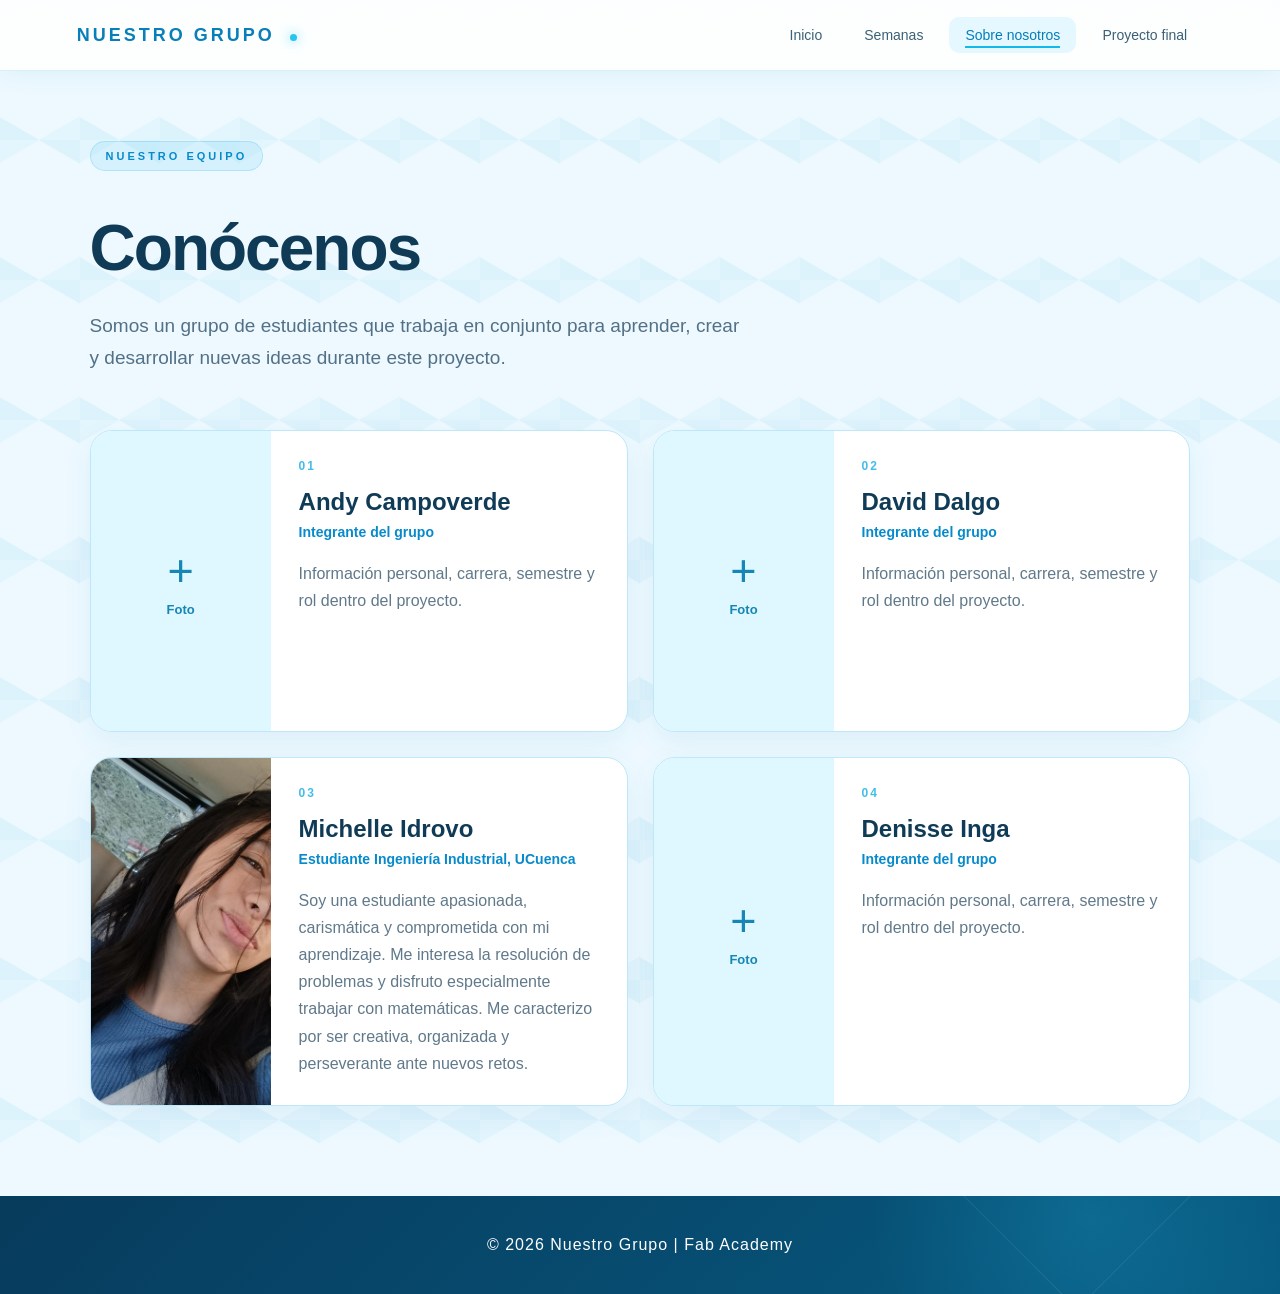
==== nosotros.html @ 849bd9c3 "Primera versión de la página" ====
<!DOCTYPE html>

<html lang="es">

<head>

    <meta charset="UTF-8">

    <meta name="viewport"
          content="width=device-width, initial-scale=1.0">

    <title>Sobre nosotros | Nuestro Grupo</title>

    <link rel="stylesheet"
          href="css/style.css">

</head>


<body>


<!-- =========================
     MENÚ
========================= -->

<header class="navbar">

    <div class="logo">
        NUESTRO GRUPO
    </div>


    <nav>

        <a href="index.html">
            Inicio
        </a>

        <a href="semanas.html">
            Semanas
        </a>

        <a href="nosotros.html"
           class="active">
            Sobre nosotros
        </a>

        <a href="proyecto-final.html">
            Proyecto final
        </a>

    </nav>

</header>



<!-- =========================
     PRESENTACIÓN
========================= -->

<main>

    <section class="about-header">

        <p class="small-title">
            NUESTRO EQUIPO
        </p>

        <h1>
            Conócenos
        </h1>

        <p>

            Somos un grupo de estudiantes que trabaja
            en conjunto para aprender, crear y desarrollar
            nuevas ideas durante este proyecto.

        </p>

    </section>



    <!-- =========================
         INTEGRANTES
    ========================= -->

    <section class="team-section">


        <!-- ANDÝ -->

        <div class="member-card">

            <div class="member-photo">

                <span>
                    +
                </span>

                <p>
                    Foto
                </p>

            </div>


            <div class="member-info">

                <p class="member-number">
                    01
                </p>

                <h2>
                    Andy Campoverde
                </h2>

                <p class="member-role">
                    Integrante del grupo
                </p>

                <p class="member-description">

                    Información personal, carrera,
                    semestre y rol dentro del proyecto.

                </p>

            </div>

        </div>



        <!-- DAVID -->

        <div class="member-card">

            <div class="member-photo">

                <span>
                    +
                </span>

                <p>
                    Foto
                </p>

            </div>


            <div class="member-info">

                <p class="member-number">
                    02
                </p>

                <h2>
                    David Dalgo
                </h2>

                <p class="member-role">
                    Integrante del grupo
                </p>

                <p class="member-description">

                    Información personal, carrera,
                    semestre y rol dentro del proyecto.

                </p>

            </div>

        </div>



        <!-- MICHELLE -->

        <div class="member-card">

            <div class="member-photo">
         <img src="img/michelle.jpeg"
             alt="Foto de Michelle Idrovo">
        </div>


            <div class="member-info">

                <p class="member-number">
                    03
                </p>

                <h2>
                    Michelle Idrovo
                </h2>

                <p class="member-role">
                    Estudiante Ingeniería Industrial, UCuenca
                </p>

                <p class="member-description">

                    Soy una estudiante apasionada, carismática y comprometida con mi 
                    aprendizaje. Me interesa la resolución de problemas y disfruto 
                    especialmente trabajar con matemáticas. Me caracterizo por ser 
                    creativa, organizada y perseverante ante nuevos retos.

                </p>

            </div>

        </div>



        <!-- DENISSE -->

        <div class="member-card">

            <div class="member-photo">

                <span>
                    +
                </span>

                <p>
                    Foto
                </p>

            </div>


            <div class="member-info">

                <p class="member-number">
                    04
                </p>

                <h2>
                    Denisse Inga
                </h2>

                <p class="member-role">
                    Integrante del grupo
                </p>

                <p class="member-description">

                    Información personal, carrera,
                    semestre y rol dentro del proyecto.

                </p>

            </div>

        </div>


    </section>


</main>



<!-- =========================
     FOOTER
========================= -->

<footer>

    <p>
        © 2026 Nuestro Grupo | Fab Academy
    </p>

</footer>


</body>

</html>
---- css/style.css ----
/* =========================
   CONFIGURACIÓN GENERAL
========================= */

* {
    margin: 0;
    padding: 0;
    box-sizing: border-box;
}


body {

    font-family: Arial, Helvetica, sans-serif;

    background: #eef9ff;

    color: #12304a;

}


/* =========================
   MENÚ
========================= */

.navbar {

    width: 100%;

    padding: 22px 7%;

    display: flex;

    justify-content: space-between;

    align-items: center;

    background: white;

    border-bottom: 2px solid #c7edff;

    position: relative;

}


.logo {

    font-size: 20px;

    font-weight: bold;

    letter-spacing: 2px;

    color: #0879b9;

}


nav {

    display: flex;

    gap: 30px;

}


nav a {

    text-decoration: none;

    color: #31556e;

    font-size: 14px;

    font-weight: 500;

    transition: 0.3s;

}


nav a:hover {

    color: #009ee3;

}


/* =========================
   PRESENTACIÓN
========================= */

.hero {

    min-height: 600px;

    padding: 80px 7%;

    display: grid;

    grid-template-columns: 1fr 1fr;

    gap: 60px;

    align-items: center;

    background:

        radial-gradient(
            circle at 90% 20%,
            #c9f1ff 0%,
            transparent 35%
        ),

        #eef9ff;

}


.small-title {

    font-size: 13px;

    letter-spacing: 3px;

    color: #159bd3;

    margin-bottom: 25px;

    font-weight: bold;

}


.hero h1 {

    font-size: 60px;

    line-height: 1.05;

    margin-bottom: 30px;

    color: #12304a;

}


.hero h1 span {

    color: #0aa4df;

}


.description {

    max-width: 520px;

    font-size: 18px;

    line-height: 1.7;

    color: #527086;

    margin-bottom: 35px;

}


/* =========================
   BOTONES
========================= */

.buttons {

    display: flex;

    gap: 15px;

}


.btn {

    display: inline-block;

    padding: 15px 25px;

    background: #078acb;

    color: white;

    text-decoration: none;

    border-radius: 8px;

    font-weight: bold;

    transition: 0.3s;

    box-shadow: 0 5px 15px rgba(0, 130, 190, 0.18);

}


.btn:hover {

    background: #056fa5;

    transform: translateY(-2px);

}


.btn.secondary {

    background: white;

    color: #078acb;

    border: 2px solid #8ddcff;

}


.btn.secondary:hover {

    background: #e0f7ff;

}


/* =========================
   IMAGEN
========================= */

.hero-image {

    display: flex;

    justify-content: center;

}


.image-placeholder {

    width: 100%;

    max-width: 500px;

    height: 400px;

    background: linear-gradient(
        135deg,
        #c8f0ff,
        #8edcff
    );

    display: flex;

    flex-direction: column;

    justify-content: center;

    align-items: center;

    color: #167ca9;

    border-radius: 20px;

    box-shadow: 0 15px 40px rgba(0, 130, 190, 0.15);

}


.image-placeholder span {

    font-size: 60px;

}


.image-placeholder p {

    margin-top: 10px;

    font-weight: bold;

}


/* =========================
   TARJETAS
========================= */

.info-section {

    padding: 70px 7%;

    display: grid;

    grid-template-columns: repeat(3, 1fr);

    gap: 25px;

    background: white;

}


.info-card {

    padding: 35px;

    border: 1px solid #c8eafa;

    background: #f8fdff;

    border-radius: 14px;

    transition: 0.3s;

}


.info-card:hover {

    transform: translateY(-6px);

    border-color: #78d4f5;

    box-shadow: 0 10px 30px rgba(0, 130, 190, 0.12);

}


.icon {

    font-size: 30px;

    margin-bottom: 20px;

}


.info-card h2 {

    margin-bottom: 15px;

    color: #123e5b;

}


.info-card p {

    color: #60798a;

    line-height: 1.6;

    margin-bottom: 20px;

}


.info-card a {

    color: #078acb;

    text-decoration: none;

    font-weight: bold;

}


/* =========================
   PIE DE PÁGINA
========================= */

footer {

    padding: 30px;

    background: #073b5c;

    color: white;

    text-align: center;

}


/* =========================
   PÁGINA DE SEMANAS
========================= */

.weeks-header {

    padding: 80px 7% 40px;

    max-width: 850px;

}


.weeks-header h1 {

    font-size: 60px;

    margin-bottom: 20px;

    color: #12304a;

}


.weeks-header p:not(.small-title) {

    font-size: 18px;

    line-height: 1.6;

    color: #527086;

}


/* CONTENEDOR */

.weeks-container {

    padding: 30px 7% 100px;

    display: flex;

    flex-direction: column;

    gap: 15px;

}


/* TARJETA */

.week-card {

    display: grid;

    grid-template-columns: 100px 1fr 40px;

    align-items: center;

    gap: 30px;

    padding: 30px;

    background: white;

    border: 1px solid #c8eafa;

    border-left: 6px solid #57c8f2;

    border-radius: 12px;

    text-decoration: none;

    color: #12304a;

    transition: 0.3s;

}


.week-card:hover {

    transform: translateX(8px);

    border-color: #35b9eb;

    box-shadow: 0 8px 25px rgba(0, 130, 190, 0.12);

}


/* NÚMERO */

.week-number {

    font-size: 45px;

    font-weight: bold;

    color: #70cdef;

}


/* TÍTULO */

.week-card h2 {

    margin-bottom: 8px;

    font-size: 22px;

    color: #123e5b;

}


/* DESCRIPCIÓN */

.week-card p {

    color: #6a8190;

    line-height: 1.5;

}


/* FLECHA */

.arrow {

    font-size: 25px;

    color: #078acb;

}


/* =========================
   PÁGINA DE UNA SEMANA
========================= */

.week-detail {

    max-width: 1000px;

    margin: auto;

    padding: 80px 7% 100px;

}


.week-detail h1 {

    font-size: 65px;

    margin-bottom: 25px;

    color: #12304a;

}


.week-intro {

    font-size: 20px;

    line-height: 1.7;

    color: #527086;

    margin-bottom: 70px;

}


/* BLOQUES */

.content-block {

    margin-bottom: 60px;

}


.content-block h2 {

    font-size: 28px;

    margin-bottom: 20px;

    color: #087fb8;

}


.content-block p {

    font-size: 17px;

    line-height: 1.8;

    color: #526e80;

}


/* =========================
   IDEAS DE PROYECTO
========================= */

.project-ideas {

    display: grid;

    grid-template-columns: repeat(3, 1fr);

    gap: 20px;

}


.idea-card {

    padding: 30px;

    background: white;

    border: 1px solid #c8eafa;

    border-radius: 14px;

    transition: 0.3s;

    position: relative;

    overflow: hidden;

}


.idea-card::before {

    content: "";

    position: absolute;

    top: 0;

    left: 0;

    width: 100%;

    height: 5px;

    background: linear-gradient(
        90deg,
        #55c9f3,
        #078acb
    );

}


.idea-card:hover {

    transform: translateY(-6px);

    box-shadow: 0 10px 30px rgba(0, 130, 190, 0.14);

}


.idea-number {

    font-size: 14px;

    color: #55bce5;

    letter-spacing: 2px;

    margin-bottom: 20px;

    font-weight: bold;

}


.idea-card h3 {

    font-size: 21px;

    margin-bottom: 15px;

    color: #123e5b;

}


.idea-card p {

    color: #60798a;

    line-height: 1.7;

}


/* =========================
   EVIDENCIAS
========================= */

.evidence-box {

    min-height: 250px;

    background: linear-gradient(
        135deg,
        #d9f5ff,
        #b7eaff
    );

    display: flex;

    justify-content: center;

    align-items: center;

    border-radius: 15px;

    border: 2px dashed #6dcdf0;

}


.evidence-box p {

    color: #2781a8;

    font-weight: bold;

}


/* =========================
   CELULAR
========================= */

@media (max-width: 800px) {

    .navbar {

        flex-direction: column;

        gap: 20px;

    }


    nav {

        flex-wrap: wrap;

        justify-content: center;

    }


    .hero {

        grid-template-columns: 1fr;

    }


    .hero h1 {

        font-size: 45px;

    }


    .info-section {

        grid-template-columns: 1fr;

    }


    .weeks-header h1 {

        font-size: 45px;

    }


    .week-card {

        grid-template-columns: 60px 1fr 20px;

        gap: 15px;

        padding: 20px;

    }


    .week-number {

        font-size: 30px;

    }


    .project-ideas {

        grid-template-columns: 1fr;

    }

}

/* =========================
   FONDO GEOMÉTRICO
========================= */

body {

    background-color: #eef9ff;

    background-image:

        linear-gradient(
            rgba(87, 200, 242, 0.10) 1px,
            transparent 1px
        ),

        linear-gradient(
            90deg,
            rgba(87, 200, 242, 0.10) 1px,
            transparent 1px
        );

    background-size: 45px 45px;

}


/* =========================
   INICIO MÁS VISUAL
========================= */

.hero {

    min-height: 650px;

    padding: 90px 7%;

    position: relative;

    overflow: hidden;

    background:

        radial-gradient(
            circle at 85% 20%,
            rgba(104, 216, 250, 0.55),
            transparent 28%
        ),

        radial-gradient(
            circle at 15% 90%,
            rgba(0, 148, 210, 0.12),
            transparent 30%
        ),

        linear-gradient(
            135deg,
            #f4fcff,
            #dff6ff
        );

}


/* DECORACIÓN GEOMÉTRICA */

.hero::before {

    content: "";

    position: absolute;

    width: 280px;

    height: 280px;

    right: -80px;

    top: -80px;

    border: 2px solid rgba(8, 138, 203, 0.18);

    transform: rotate(45deg);

}


.hero::after {

    content: "";

    position: absolute;

    width: 180px;

    height: 180px;

    left: -70px;

    bottom: -70px;

    border: 2px solid rgba(8, 138, 203, 0.15);

    transform: rotate(45deg);

}


/* TEXTO DEL INICIO */

.hero-text {

    position: relative;

    z-index: 2;

}


.hero h1 {

    font-size: 64px;

    line-height: 1.02;

    color: #103b57;

    letter-spacing: -1.5px;

}


.hero h1 span {

    color: #079bd3;

}


/* PEQUEÑO DETALLE SOBRE EL TÍTULO */

.small-title {

    display: inline-block;

    padding: 7px 14px;

    border-radius: 20px;

    background: #d5f4ff;

    color: #087fb8;

    font-size: 12px;

    letter-spacing: 2px;

}


/* =========================
   IMAGEN DE PORTADA
========================= */

.hero-image {

    position: relative;

    z-index: 2;

}


.image-placeholder {

    position: relative;

    overflow: hidden;

    background:

        linear-gradient(
            135deg,
            #bceeff,
            #68cbed,
            #168fc5
        );

    border-radius: 24px;

    border: 5px solid rgba(255,255,255,0.8);

    box-shadow:

        0 20px 50px rgba(0, 106, 160, 0.22),

        0 0 0 1px rgba(8, 138, 203, 0.10);

}


/* LÍNEAS DECORATIVAS EN LA FOTO */

.image-placeholder::before {

    content: "";

    position: absolute;

    width: 160%;

    height: 2px;

    background: rgba(255,255,255,0.30);

    transform: rotate(-35deg);

}


.image-placeholder::after {

    content: "";

    position: absolute;

    width: 160%;

    height: 2px;

    background: rgba(255,255,255,0.18);

    transform: rotate(35deg);

}


.image-placeholder span,
.image-placeholder p {

    position: relative;

    z-index: 2;

}


/* =========================
   TARJETAS DEL INICIO
========================= */

.info-section {

    position: relative;

    padding: 90px 7%;

    background:

        linear-gradient(
            rgba(255,255,255,0.94),
            rgba(255,255,255,0.94)
        ),

        linear-gradient(
            45deg,
            #c9efff 25%,
            transparent 25%,
            transparent 75%,
            #c9efff 75%
        );

}


.info-card {

    position: relative;

    overflow: hidden;

    padding: 38px;

    background: rgba(255,255,255,0.95);

    border: 1px solid #bde8fa;

    border-radius: 18px;

}


.info-card::before {

    content: "";

    position: absolute;

    top: 0;

    left: 0;

    width: 100%;

    height: 5px;

    background: linear-gradient(
        90deg,
        #6bd5f5,
        #078acb
    );

}


.info-card:hover {

    transform: translateY(-8px);

    box-shadow:

        0 15px 35px rgba(0, 130, 190, 0.15);

}


/* ICONOS */

.icon {

    width: 55px;

    height: 55px;

    display: flex;

    justify-content: center;

    align-items: center;

    background: #e0f7ff;

    border-radius: 14px;

    font-size: 27px;

    margin-bottom: 22px;

}


/* =========================
   BOTONES MÁS BONITOS
========================= */

.btn {

    border-radius: 10px;

    background:

        linear-gradient(
            135deg,
            #0aa4df,
            #0879b9
        );

    box-shadow:

        0 8px 20px rgba(8, 138, 203, 0.25);

}


.btn:hover {

    background:

        linear-gradient(
            135deg,
            #0879b9,
            #05618f
        );

}


/* =========================
   FOOTER
========================= */

footer {

    background:

        linear-gradient(
            135deg,
            #073b5c,
            #075b82
        );

    position: relative;

    overflow: hidden;

}


footer::before {

    content: "";

    position: absolute;

    width: 200px;

    height: 200px;

    border: 1px solid rgba(255,255,255,0.08);

    transform: rotate(45deg);

    right: 8%;

    top: -130px;

}

/* =========================
   SOBRE NOSOTROS
========================= */

.about-header {

    padding: 90px 7% 50px;

    max-width: 900px;

}


.about-header h1 {

    font-size: 65px;

    color: #103b57;

    margin-bottom: 25px;

}


.about-header > p:last-child {

    font-size: 19px;

    line-height: 1.7;

    color: #527086;

    max-width: 650px;

}


/* =========================
   EQUIPO
========================= */

.team-section {

    padding: 30px 7% 100px;

    display: grid;

    grid-template-columns: repeat(2, 1fr);

    gap: 25px;

}


.member-card {

    display: grid;

    grid-template-columns: 180px 1fr;

    background: white;

    border: 1px solid #bde8fa;

    border-radius: 18px;

    overflow: hidden;

    transition: 0.3s;

    box-shadow: 0 5px 20px rgba(0, 130, 190, 0.06);

}


.member-card:hover {

    transform: translateY(-7px);

    box-shadow: 0 15px 35px rgba(0, 130, 190, 0.15);

}


/* =========================
   FOTO
========================= */

.member-photo {

    min-height: 230px;

    display: flex;

    flex-direction: column;

    justify-content: center;

    align-items: center;

    background:

        linear-gradient(
            135deg,
            #c8f1ff,
            #72d1f2
        );

    color: #1687b5;

}


.member-photo span {

    font-size: 45px;

    font-weight: 300;

}


.member-photo p {

    margin-top: 5px;

    font-size: 13px;

    font-weight: bold;

}


/* =========================
   INFORMACIÓN
========================= */

.member-info {

    padding: 28px;

}


.member-number {

    font-size: 12px;

    color: #45bde9;

    font-weight: bold;

    letter-spacing: 2px;

    margin-bottom: 15px;

}


.member-info h2 {

    font-size: 24px;

    color: #103b57;

    margin-bottom: 8px;

}


.member-role {

    color: #078acb;

    font-weight: bold;

    font-size: 14px;

    margin-bottom: 20px;

}


.member-description {

    color: #60798a;

    line-height: 1.6;

    font-size: 14px;

}


/* =========================
   CELULAR
========================= */

@media (max-width: 900px) {

    .team-section {

        grid-template-columns: 1fr;

    }

}


@media (max-width: 600px) {

    .member-card {

        grid-template-columns: 1fr;

    }


    .member-photo {

        min-height: 250px;

    }


    .about-header h1 {

        font-size: 45px;

    }

}

/* =========================
   IMÁGENES DE IDEAS
========================= */

.idea-image {

    width: 100%;
    height: 220px;

    margin-bottom: 25px;

    overflow: hidden;

    border-radius: 12px;

    background: #e8f8ff;

}


.idea-image img {

    width: 100%;
    height: 100%;

    object-fit: cover;

    display: block;

    transition: 0.4s;

}


.idea-card:hover .idea-image img {

    transform: scale(1.05);

}

/* =========================================
   MEJORA VISUAL DE LAS IDEAS DE PROYECTO
========================================= */

.project-ideas {
    display: grid;
    grid-template-columns: repeat(3, 1fr);
    gap: 28px;
    margin-top: 35px;
}


/* TARJETA */

.idea-card {

    position: relative;

    background: rgba(255, 255, 255, 0.96);

    border: 1px solid #bde8fa;

    border-radius: 22px;

    overflow: hidden;

    padding: 0 0 30px 0;

    box-shadow:
        0 8px 25px rgba(0, 110, 170, 0.08);

    transition: all 0.35s ease;

}


/* EFECTO AL PASAR EL MOUSE */

.idea-card:hover {

    transform: translateY(-10px);

    box-shadow:
        0 20px 45px rgba(0, 110, 170, 0.18);

    border-color: #63cbed;

}


/* =========================================
   IMAGEN
========================================= */

.idea-image {

    width: 100%;

    height: 245px;

    overflow: hidden;

    position: relative;

    background: #dff6ff;

}


/* IMAGEN */

.idea-image img {

    width: 100%;

    height: 100%;

    object-fit: cover;

    display: block;

    transition: transform 0.5s ease;

}


/* ZOOM */

.idea-card:hover .idea-image img {

    transform: scale(1.07);

}


/* ETIQUETA CONCEPTO */

.idea-image::after {

    content: "CONCEPTO";

    position: absolute;

    top: 18px;

    left: 18px;

    padding: 7px 12px;

    background: rgba(7, 121, 185, 0.90);

    color: white;

    font-size: 10px;

    font-weight: bold;

    letter-spacing: 2px;

    border-radius: 20px;

}


/* =========================================
   CONTENIDO DE LA TARJETA
========================================= */

.idea-number {

    margin: 25px 30px 10px;

    font-size: 13px;

    color: #42b9e8;

    font-weight: bold;

    letter-spacing: 3px;

}


.idea-card h3 {

    margin: 0 30px 15px;

    font-size: 24px;

    color: #103b57;

    line-height: 1.2;

}


.idea-card p {

    margin: 0 30px;

    color: #60798a;

    font-size: 15px;

    line-height: 1.7;

}


/* =========================================
   DECORACIÓN DE LA TARJETA
========================================= */

.idea-card::before {

    content: "";

    position: absolute;

    bottom: 0;

    left: 0;

    width: 100%;

    height: 4px;

    background: linear-gradient(
        90deg,
        #72d8f7,
        #078acb
    );

}


/* =========================================
   FONDO DE LA SECCIÓN
========================================= */

.content-block {

    position: relative;

}


.content-block:nth-of-type(3) {

    padding: 55px 45px;

    margin-left: -45px;

    margin-right: -45px;

    border-radius: 30px;

    background:

        linear-gradient(
            rgba(240, 251, 255, 0.92),
            rgba(240, 251, 255, 0.92)
        ),

        linear-gradient(
            45deg,
            transparent 45%,
            rgba(87, 200, 242, 0.12) 45%,
            rgba(87, 200, 242, 0.12) 55%,
            transparent 55%
        );

    background-size: auto, 45px 45px;

}


/* =========================================
   RESPONSIVE
========================================= */

@media (max-width: 900px) {

    .project-ideas {

        grid-template-columns: 1fr;

    }

}

/* =========================================================
   NUEVO DISEÑO GENERAL
   NUESTRO GRUPO | FAB ACADEMY
========================================================= */


/* =========================================================
   1. FONDO GENERAL
========================================================= */

body {

    background-color: #edf9ff;

    background-image:

        linear-gradient(
            30deg,
            rgba(0, 157, 211, 0.045) 12%,
            transparent 12.5%,
            transparent 87%,
            rgba(0, 157, 211, 0.045) 87.5%
        ),

        linear-gradient(
            150deg,
            rgba(0, 157, 211, 0.045) 12%,
            transparent 12.5%,
            transparent 87%,
            rgba(0, 157, 211, 0.045) 87.5%
        ),

        linear-gradient(
            30deg,
            rgba(0, 157, 211, 0.025) 12%,
            transparent 12.5%,
            transparent 87%,
            rgba(0, 157, 211, 0.025) 87.5%
        );

    background-size: 80px 140px;

}


/* =========================================================
   2. MENÚ
========================================================= */

.navbar {

    position: sticky;

    top: 0;

    z-index: 1000;

    padding: 17px 6%;

    background: rgba(255,255,255,0.88);

    backdrop-filter: blur(15px);

    border-bottom: 1px solid rgba(89, 201, 239, 0.25);

    box-shadow:
        0 5px 25px rgba(0, 100, 150, 0.06);

}


.logo {

    font-size: 18px;

    letter-spacing: 3px;

    color: #087fb8;

    position: relative;

}


.logo::after {

    content: "";

    display: inline-block;

    width: 7px;

    height: 7px;

    margin-left: 7px;

    border-radius: 50%;

    background: #25c5f0;

    box-shadow:
        0 0 12px rgba(37,197,240,0.8);

}


nav {

    gap: 10px;

}


nav a {

    position: relative;

    padding: 10px 16px;

    border-radius: 10px;

    color: #3c6075;

    transition: all 0.3s ease;

}


nav a:hover,
nav a.active {

    color: #057db8;

    background: #e5f8ff;

}


nav a::after {

    content: "";

    position: absolute;

    left: 16px;

    right: 16px;

    bottom: 5px;

    height: 2px;

    background: #13b9e9;

    transform: scaleX(0);

    transition: transform 0.3s ease;

}


nav a:hover::after,
nav a.active::after {

    transform: scaleX(1);

}


/* =========================================================
   3. INICIO / HERO
========================================================= */

.hero {

    min-height: 620px;

    padding: 70px 7%;

    position: relative;

    overflow: hidden;

    display: grid;

    grid-template-columns: 1.05fr 0.95fr;

    gap: 70px;

    background:

        radial-gradient(
            circle at 85% 15%,
            rgba(83, 211, 247, 0.45),
            transparent 28%
        ),

        radial-gradient(
            circle at 5% 100%,
            rgba(25, 157, 211, 0.15),
            transparent 30%
        ),

        linear-gradient(
            135deg,
            #f8fdff,
            #dff6ff
        );

}


/* CÍRCULOS DECORATIVOS */

.hero::before {

    content: "";

    position: absolute;

    width: 430px;

    height: 430px;

    right: -180px;

    top: -180px;

    border-radius: 50%;

    border: 70px solid rgba(28, 177, 225, 0.08);

}


.hero::after {

    content: "";

    position: absolute;

    width: 220px;

    height: 220px;

    left: -110px;

    bottom: -110px;

    border-radius: 50%;

    background: rgba(37, 194, 238, 0.08);

}


.hero-text {

    position: relative;

    z-index: 2;

}


.small-title {

    padding: 8px 15px;

    border-radius: 30px;

    background: rgba(17, 177, 228, 0.10);

    border: 1px solid rgba(17, 177, 228, 0.20);

    color: #078acb;

    font-size: 11px;

    letter-spacing: 3px;

}


.hero h1 {

    font-size: clamp(48px, 5vw, 72px);

    line-height: 0.98;

    letter-spacing: -3px;

    margin: 25px 0;

    color: #103b57;

}


.hero h1 span {

    display: block;

    color: #079bd3;

}


.description {

    font-size: 17px;

    max-width: 580px;

    line-height: 1.8;

    color: #547487;

}


/* =========================================================
   4. BOTONES WOW
========================================================= */

.buttons {

    margin-top: 35px;

    display: flex;

    gap: 14px;

}


.btn {

    position: relative;

    overflow: hidden;

    padding: 16px 25px;

    border-radius: 12px;

    background: linear-gradient(
        135deg,
        #0db9ec,
        #0877b6
    );

    color: white;

    border: none;

    box-shadow:
        0 10px 25px rgba(0, 137, 198, 0.25);

    transition: all 0.3s ease;

}


.btn::before {

    content: "";

    position: absolute;

    top: 0;

    left: -100%;

    width: 70%;

    height: 100%;

    background: linear-gradient(
        90deg,
        transparent,
        rgba(255,255,255,0.35),
        transparent
    );

    transform: skewX(-20deg);

    transition: 0.6s;

}


.btn:hover::before {

    left: 130%;

}


.btn:hover {

    transform: translateY(-4px);

    box-shadow:
        0 15px 30px rgba(0, 137, 198, 0.32);

}


.btn.secondary {

    background: rgba(255,255,255,0.75);

    color: #078acb;

    border: 1px solid #83d8f5;

    box-shadow: none;

}


.btn.secondary:hover {

    background: white;

    box-shadow:
        0 10px 25px rgba(0, 137, 198, 0.12);

}


/* =========================================================
   5. IMAGEN PRINCIPAL
========================================================= */

.hero-image {

    position: relative;

    z-index: 2;

}


.image-placeholder {

    height: 420px;

    max-width: 530px;

    position: relative;

    border-radius: 30px;

    border: 7px solid rgba(255,255,255,0.8);

    background:

        radial-gradient(
            circle at 30% 30%,
            #d8f8ff,
            transparent 25%
        ),

        linear-gradient(
            135deg,
            #8de2f8,
            #1597ce
        );

    box-shadow:

        0 30px 70px rgba(0, 112, 170, 0.20),

        0 0 0 1px rgba(0, 130, 190, 0.08);

}


.image-placeholder::before {

    content: "";

    position: absolute;

    inset: 25px;

    border: 1px solid rgba(255,255,255,0.28);

    border-radius: 22px;

}


.image-placeholder::after {

    content: "";

    position: absolute;

    width: 180px;

    height: 180px;

    right: -50px;

    bottom: -50px;

    border-radius: 50%;

    border: 35px solid rgba(255,255,255,0.10);

}


.image-placeholder span {

    font-size: 70px;

    color: white;

    text-shadow:
        0 5px 20px rgba(0,80,130,0.25);

}


.image-placeholder p {

    color: white;

    letter-spacing: 1px;

}


/* =========================================================
   6. SECCIÓN DE TARJETAS
========================================================= */

.info-section {

    padding: 65px 7% 85px;

    display: grid;

    grid-template-columns: repeat(3, 1fr);

    gap: 25px;

    background: rgba(255,255,255,0.72);

}


.info-card {

    position: relative;

    overflow: hidden;

    padding: 35px;

    min-height: 270px;

    border-radius: 20px;

    background: rgba(255,255,255,0.95);

    border: 1px solid #c5eaf8;

    box-shadow:
        0 10px 30px rgba(0,110,170,0.07);

    transition: all 0.35s ease;

}


.info-card:hover {

    transform: translateY(-9px);

    box-shadow:
        0 20px 40px rgba(0,110,170,0.14);

}


.info-card::after {

    content: "";

    position: absolute;

    width: 100px;

    height: 100px;

    right: -45px;

    bottom: -45px;

    border-radius: 50%;

    background: #e4f8ff;

}


.info-card h2 {

    font-size: 23px;

}


.info-card a {

    position: relative;

    z-index: 2;

    display: inline-block;

    margin-top: 10px;

    padding: 9px 15px;

    border-radius: 8px;

    background: #edfaff;

    transition: 0.3s;

}


.info-card a:hover {

    background: #d6f4ff;

    transform: translateX(4px);

}


.icon {

    width: 58px;

    height: 58px;

    display: flex;

    align-items: center;

    justify-content: center;

    border-radius: 16px;

    background: linear-gradient(
        135deg,
        #e0f8ff,
        #bceeff
    );

    box-shadow:
        inset 0 0 0 1px rgba(0,150,210,0.08);

}


/* =========================================================
   7. PÁGINAS INTERNAS
========================================================= */

.weeks-header,
.about-header {

    max-width: 1100px;

    padding: 70px 7% 35px;

}


.weeks-header h1,
.about-header h1 {

    font-size: clamp(45px, 5vw, 65px);

    letter-spacing: -2px;

    margin-top: 15px;

}


/* =========================================================
   8. TARJETAS DE SEMANAS
========================================================= */

.weeks-container {

    padding: 20px 7% 80px;

    display: grid;

    grid-template-columns: repeat(2, 1fr);

    gap: 22px;

}


.week-card {

    min-height: 170px;

    position: relative;

    overflow: hidden;

    grid-template-columns: 80px 1fr 30px;

    padding: 28px;

    border-radius: 20px;

    border: 1px solid #bde8fa;

    background: rgba(255,255,255,0.94);

    box-shadow:
        0 8px 25px rgba(0,110,170,0.07);

    transition: all 0.35s ease;

}


.week-card:hover {

    transform: translateY(-7px);

    box-shadow:
        0 18px 35px rgba(0,110,170,0.14);

}


.week-number {

    font-size: 55px;

    color: #69cdee;

}


.week-card::after {

    content: "";

    position: absolute;

    width: 130px;

    height: 130px;

    right: -60px;

    top: -60px;

    border-radius: 50%;

    border: 20px solid rgba(61,194,236,0.08);

}


/* =========================================================
   9. SEMANA INDIVIDUAL
========================================================= */

.week-detail {

    max-width: 1100px;

    padding: 65px 7% 90px;

}


.week-detail h1 {

    font-size: clamp(48px, 5vw, 68px);

    letter-spacing: -2px;

}


.week-intro {

    max-width: 850px;

    padding: 25px;

    border-left: 4px solid #18b7e8;

    background: rgba(255,255,255,0.65);

    border-radius: 0 15px 15px 0;

}


/* BLOQUES */

.content-block {

    margin-bottom: 45px;

}


.content-block h2 {

    display: inline-block;

    padding: 10px 16px;

    border-radius: 10px;

    background: #e3f8ff;

    color: #087fb8;

}


/* =========================================================
   10. IDEAS DE PROYECTO
========================================================= */

.project-ideas {

    display: grid;

    grid-template-columns: repeat(3, 1fr);

    gap: 25px;

    margin-top: 30px;

}


.idea-card {

    padding: 0 0 30px;

    overflow: hidden;

    position: relative;

    border-radius: 22px;

    background: rgba(255,255,255,0.97);

    border: 1px solid #bce7f7;

    box-shadow:
        0 10px 30px rgba(0,110,170,0.08);

    transition: 0.35s;

}


.idea-card:hover {

    transform: translateY(-10px);

    box-shadow:
        0 20px 45px rgba(0,110,170,0.17);

}


.idea-image {

    width: 100%;

    height: 235px;

    overflow: hidden;

    position: relative;

}


.idea-image img {

    width: 100%;

    height: 100%;

    object-fit: cover;

    transition: 0.5s;

}


.idea-card:hover .idea-image img {

    transform: scale(1.08);

}


.idea-image::after {

    content: "CONCEPTO";

    position: absolute;

    top: 15px;

    left: 15px;

    padding: 7px 12px;

    border-radius: 20px;

    background: rgba(5,110,165,0.9);

    color: white;

    font-size: 9px;

    font-weight: bold;

    letter-spacing: 2px;

}


.idea-number {

    margin: 23px 28px 8px;

    color: #27b6e6;

    font-size: 12px;

    font-weight: bold;

    letter-spacing: 3px;

}


.idea-card h3 {

    margin: 0 28px 13px;

    font-size: 23px;

}


.idea-card p {

    margin: 0 28px;

    font-size: 14px;

    line-height: 1.7;

}


/* =========================================================
   11. SOBRE NOSOTROS
========================================================= */

.team-section {

    padding: 20px 7% 90px;

}


.member-card {

    border-radius: 22px;

    box-shadow:
        0 10px 30px rgba(0,110,170,0.07);

}


.member-photo {

    background:

        linear-gradient(
            135deg,
            #c9f4ff,
            #64c9ed
        );

}


/* =========================================================
   12. EVIDENCIAS
========================================================= */

.evidence-box {

    min-height: 300px;

    position: relative;

    overflow: hidden;

    background:

        linear-gradient(
            135deg,
            #dff8ff,
            #a9e6fa
        );

    border: 2px dashed #54c5eb;

    box-shadow:
        inset 0 0 50px rgba(0,120,180,0.05);

}


.evidence-box::before {

    content: "+   +   +";

    position: absolute;

    font-size: 80px;

    letter-spacing: 40px;

    color: rgba(0,130,190,0.08);

}


/* =========================================================
   13. FOOTER
========================================================= */

footer {

    padding: 40px 7%;

    background:

        radial-gradient(
            circle at 85% 20%,
            rgba(38,190,235,0.20),
            transparent 20%
        ),

        linear-gradient(
            135deg,
            #073b5c,
            #075b82
        );

    position: relative;

}


footer p {

    position: relative;

    z-index: 2;

    letter-spacing: 1px;

}


/* =========================================================
   14. RESPONSIVE
========================================================= */

@media (max-width: 950px) {

    .hero {

        grid-template-columns: 1fr;

    }

    .hero-image {

        justify-content: flex-start;

    }

    .info-section {

        grid-template-columns: 1fr;

    }

    .project-ideas {

        grid-template-columns: 1fr;

    }

    .weeks-container {

        grid-template-columns: 1fr;

    }

}


@media (max-width: 650px) {

    .navbar {

        padding: 15px 5%;

    }

    nav {

        gap: 3px;

    }

    nav a {

        padding: 8px 9px;

        font-size: 12px;

    }

    .hero {

        padding: 55px 7%;

    }

    .hero h1 {

        letter-spacing: -2px;

    }

    .image-placeholder {

        height: 330px;

    }

    .buttons {

        flex-direction: column;

        align-items: stretch;

    }

    .btn {

        text-align: center;

    }

    .week-card {

        grid-template-columns: 60px 1fr 20px;

    }

}

/* =========================================================
   SEMANA INDIVIDUAL - DISEÑO AMPLIO
========================================================= */


/* CONTENEDOR PRINCIPAL */

.week-detail {

    width: 100%;

    max-width: 1400px;

    margin: 0 auto;

    padding: 70px 6% 100px;

}


/* =========================================================
   CABECERA DE LA SEMANA
========================================================= */

.week-detail > .small-title {

    margin-bottom: 18px;

}


.week-detail > h1 {

    font-size: clamp(55px, 7vw, 95px);

    line-height: 0.9;

    letter-spacing: -4px;

    margin-bottom: 35px;

    color: #103b57;

}


.week-intro {

    max-width: 1000px;

    font-size: 20px;

    line-height: 1.8;

    padding: 28px 35px;

    margin-bottom: 75px;

    background: rgba(255,255,255,0.75);

    border-left: 5px solid #18b7e8;

    border-radius: 0 18px 18px 0;

    box-shadow:

        0 10px 30px rgba(0,110,170,0.06);

}


/* =========================================================
   BLOQUES DE CONTENIDO
========================================================= */

.content-block {

    width: 100%;

    margin-bottom: 65px;

}


.content-block h2 {

    font-size: 27px;

    margin-bottom: 25px;

}


.content-block p {

    max-width: 1000px;

    font-size: 17px;

    line-height: 1.85;

}


/* =========================================================
   ACTIVIDADES
========================================================= */

.content-block:nth-of-type(2) {

    padding: 40px;

    background: rgba(255,255,255,0.78);

    border: 1px solid #c8ebf8;

    border-radius: 25px;

    box-shadow:
        0 10px 30px rgba(0,110,170,0.05);

}


/* =========================================================
   IDEAS DE PROYECTO
========================================================= */

.project-ideas {

    width: 100%;

    display: grid;

    grid-template-columns: repeat(3, 1fr);

    gap: 30px;

}


/* TARJETAS GRANDES */

.idea-card {

    min-height: 480px;

}


/* IMÁGENES MÁS GRANDES */

.idea-image {

    height: 270px;

}


/* =========================================================
   EVIDENCIAS
========================================================= */

.evidence-box {

    width: 100%;

    min-height: 380px;

    border-radius: 25px;

}


/* =========================================================
   LO APRENDIDO + PROBLEMAS
========================================================= */

.content-block:nth-last-child(2),
.content-block:nth-last-child(1) {

    display: grid;

    grid-template-columns: 280px 1fr;

    gap: 45px;

    align-items: start;

    padding: 40px;

    background: rgba(255,255,255,0.78);

    border: 1px solid #c8ebf8;

    border-radius: 25px;

}


.content-block:nth-last-child(2) h2,
.content-block:nth-last-child(1) h2 {

    margin: 0;

}


/* =========================================================
   DETALLES DECORATIVOS
========================================================= */

.week-detail::before {

    content: "01";

    position: absolute;

    right: 4%;

    top: 170px;

    font-size: 220px;

    font-weight: bold;

    line-height: 1;

    color: rgba(34,180,225,0.055);

    pointer-events: none;

}


/* =========================================================
   RESPONSIVE
========================================================= */

@media (max-width: 1000px) {

    .project-ideas {

        grid-template-columns: 1fr;

    }


    .content-block:nth-last-child(2),
    .content-block:nth-last-child(1) {

        grid-template-columns: 1fr;

        gap: 20px;

    }

}


@media (max-width: 650px) {

    .week-detail {

        padding: 50px 5% 70px;

    }


    .week-detail > h1 {

        font-size: 55px;

        letter-spacing: -3px;

    }


    .week-intro {

        padding: 22px;

        font-size: 17px;

    }


    .content-block:nth-of-type(2),
    .content-block:nth-last-child(2),
    .content-block:nth-last-child(1) {

        padding: 25px;

    }


    .idea-card {

        min-height: auto;

    }


    .idea-image {

        height: 230px;

    }

}

/* =========================================================
   DASHBOARD DE SEMANA
========================================================= */

.week-detail {

    width: 100%;
    max-width: 1450px;

    margin: 0 auto;

    padding: 55px 5% 90px;

}


/* =========================================================
   CABECERA
========================================================= */

.week-detail > .small-title {

    display: inline-block;

    margin-bottom: 18px;

}


.week-detail > h1 {

    font-size: clamp(55px, 7vw, 92px);

    line-height: 0.9;

    letter-spacing: -5px;

    margin-bottom: 30px;

    color: #103b57;

}


.week-intro {

    width: 100%;

    max-width: none;

    padding: 28px 35px;

    margin-bottom: 35px;

    background: rgba(255,255,255,0.82);

    border: 1px solid #c4eaf8;

    border-left: 5px solid #16b7e7;

    border-radius: 0 20px 20px 0;

    box-shadow:
        0 10px 30px rgba(0,110,170,0.06);

}


/* =========================================================
   MINI DASHBOARD
========================================================= */

.week-detail::after {

    content: "";

    display: block;

    height: 1px;

    margin: 0 0 45px;

    background: linear-gradient(
        90deg,
        #55c9ef,
        transparent
    );

}


.week-stats {

    display: grid;

    grid-template-columns:
        repeat(4, 1fr);

    gap: 18px;

    margin-bottom: 55px;

}


.stat-card {

    padding: 25px;

    background: rgba(255,255,255,0.88);

    border: 1px solid #c5eaf8;

    border-radius: 18px;

    position: relative;

    overflow: hidden;

}


.stat-card::after {

    content: "";

    position: absolute;

    width: 80px;

    height: 80px;

    right: -30px;

    bottom: -30px;

    border-radius: 50%;

    background: #e4f8ff;

}


.stat-number {

    font-size: 34px;

    font-weight: bold;

    color: #078acb;

}


.stat-label {

    margin-top: 5px;

    color: #678293;

    font-size: 13px;

}


/* =========================================================
   BLOQUES PRINCIPALES
========================================================= */

.dashboard-grid {

    display: grid;

    grid-template-columns:
        1fr 1fr;

    gap: 25px;

    margin-bottom: 55px;

}


.dashboard-card {

    padding: 35px;

    background: rgba(255,255,255,0.9);

    border: 1px solid #c5eaf8;

    border-radius: 22px;

    box-shadow:
        0 10px 30px rgba(0,110,170,0.06);

}


.dashboard-card h2 {

    margin-bottom: 20px;

}


/* =========================================================
   IDEAS
========================================================= */

.project-ideas {

    display: grid;

    grid-template-columns:
        repeat(3, 1fr);

    gap: 25px;

}


.idea-card {

    min-height: 530px;

    padding: 0;

    overflow: hidden;

    border-radius: 24px;

    background: white;

    border: 1px solid #bde8fa;

    box-shadow:
        0 12px 35px rgba(0,110,170,0.09);

    transition:
        transform 0.35s ease,
        box-shadow 0.35s ease;

}


.idea-card:hover {

    transform: translateY(-10px);

    box-shadow:
        0 25px 50px rgba(0,110,170,0.17);

}


/* IMAGEN GRANDE */

.idea-image {

    width: 100%;

    height: 340px;

    overflow: hidden;

    position: relative;

    background: #dff7ff;

}


.idea-image img {

    width: 100%;

    height: 100%;

    display: block;

    object-fit: cover;

    transition: transform 0.6s ease;

}


.idea-card:hover .idea-image img {

    transform: scale(1.08);

}


/* ETIQUETA */

.idea-image::after {

    content: "CONCEPTO";

    position: absolute;

    top: 18px;

    left: 18px;

    padding: 8px 13px;

    border-radius: 20px;

    background: rgba(4,110,165,0.92);

    color: white;

    font-size: 9px;

    font-weight: bold;

    letter-spacing: 2px;

}


/* TEXTO */

.idea-number {

    margin: 24px 30px 7px;

    font-size: 12px;

    color: #26b9e7;

    font-weight: bold;

    letter-spacing: 3px;

}


.idea-card h3 {

    margin: 0 30px 14px;

    font-size: 25px;

    color: #103b57;

}


.idea-card p {

    margin: 0 30px 30px;

    color: #60798a;

    font-size: 15px;

    line-height: 1.7;

}


/* =========================================================
   EVIDENCIAS
========================================================= */

.evidence-box {

    width: 100%;

    min-height: 350px;

    border-radius: 25px;

    position: relative;

    overflow: hidden;

}


.evidence-box::before {

    content: "EVIDENCIAS";

    position: absolute;

    top: 25px;

    left: 30px;

    font-size: 10px;

    letter-spacing: 4px;

    color: rgba(7,127,184,0.35);

}


/* =========================================================
   DOS ÚLTIMOS BLOQUES
========================================================= */

.content-block:nth-last-child(2),
.content-block:nth-last-child(1) {

    display: grid;

    grid-template-columns: 280px 1fr;

    gap: 40px;

    padding: 35px;

    background: rgba(255,255,255,0.88);

    border: 1px solid #c5eaf8;

    border-radius: 22px;

}


.content-block:nth-last-child(2) h2,
.content-block:nth-last-child(1) h2 {

    margin: 0;

}


/* =========================================================
   DECORACIÓN
========================================================= */

.week-detail {

    position: relative;

}


.week-detail::before {

    content: "01";

    position: absolute;

    right: 3%;

    top: 45px;

    font-size: 240px;

    font-weight: 900;

    line-height: 1;

    color: rgba(14,174,224,0.045);

    pointer-events: none;

}


/* =========================================================
   RESPONSIVE
========================================================= */

@media (max-width: 1000px) {

    .week-stats {

        grid-template-columns:
            repeat(2, 1fr);

    }


    .dashboard-grid {

        grid-template-columns: 1fr;

    }


    .project-ideas {

        grid-template-columns: 1fr;

    }


    .idea-image {

        height: 320px;

    }

}


@media (max-width: 600px) {

    .week-detail {

        padding: 45px 5% 70px;

    }


    .week-stats {

        grid-template-columns: 1fr;

    }


    .week-detail > h1 {

        font-size: 55px;

    }


    .content-block:nth-last-child(2),
    .content-block:nth-last-child(1) {

        grid-template-columns: 1fr;

    }

}

/* =========================================================
   EVIDENCIAS
========================================================= */

.evidence-section {
    display: block !important;
    padding: 35px !important;
}

.evidence-title {
    margin-bottom: 30px;
}

.evidence-label {
    font-size: 10px;
    letter-spacing: 3px;
    color: #0b9bd0;
    font-weight: bold;
    margin-bottom: 8px;
}

.evidence-title h2 {
    font-size: 32px;
    color: #103b57;
    margin-bottom: 8px;
}

.evidence-title > p:last-child {
    color: #678293;
    font-size: 15px;
}

.evidence-gallery {
    display: grid;
    grid-template-columns: 1fr;
    gap: 22px;
}

.evidence-card {
    position: relative;
    overflow: hidden;
    border-radius: 20px;
    background: white;
    border: 1px solid #bde8fa;
    box-shadow: 0 10px 30px rgba(0, 110, 170, 0.08);
    transition: all 0.35s ease;
}

.evidence-card:hover {
    transform: translateY(-7px);
    box-shadow: 0 20px 40px rgba(0, 110, 170, 0.16);
}

.evidence-card img {
    width: 100%;
    height: 500px;
    display: block;
    object-fit: contain;
    background: #eaf9ff;
}

.evidence-caption {
    display: flex;
    align-items: center;
    gap: 15px;
    padding: 17px 20px;
    background: rgba(255, 255, 255, 0.96);
}

.evidence-caption span {
    font-size: 12px;
    font-weight: bold;
    letter-spacing: 2px;
    color: #18b6e5;
}

.evidence-caption p {
    margin: 0;
    color: #36576b;
    font-size: 14px;
}

/* =========================================================
   FOTOS DEL EQUIPO
========================================================= */

.member-photo {
    min-height: 300px;
    overflow: hidden;
    background: #dff7ff;
    position: relative;
}

.member-photo img {
    width: 100%;
    height: 100%;
    min-height: 300px;
    display: block;
    object-fit: cover;
    transition: transform 0.5s ease;
}

.member-card:hover .member-photo img {
    transform: scale(1.06);
}

/* =========================================================
   DESCRIPCIÓN DE LOS INTEGRANTES
========================================================= */

.member-description {
    color: #60798a;
    line-height: 1.7;
    font-size: 16px;
}
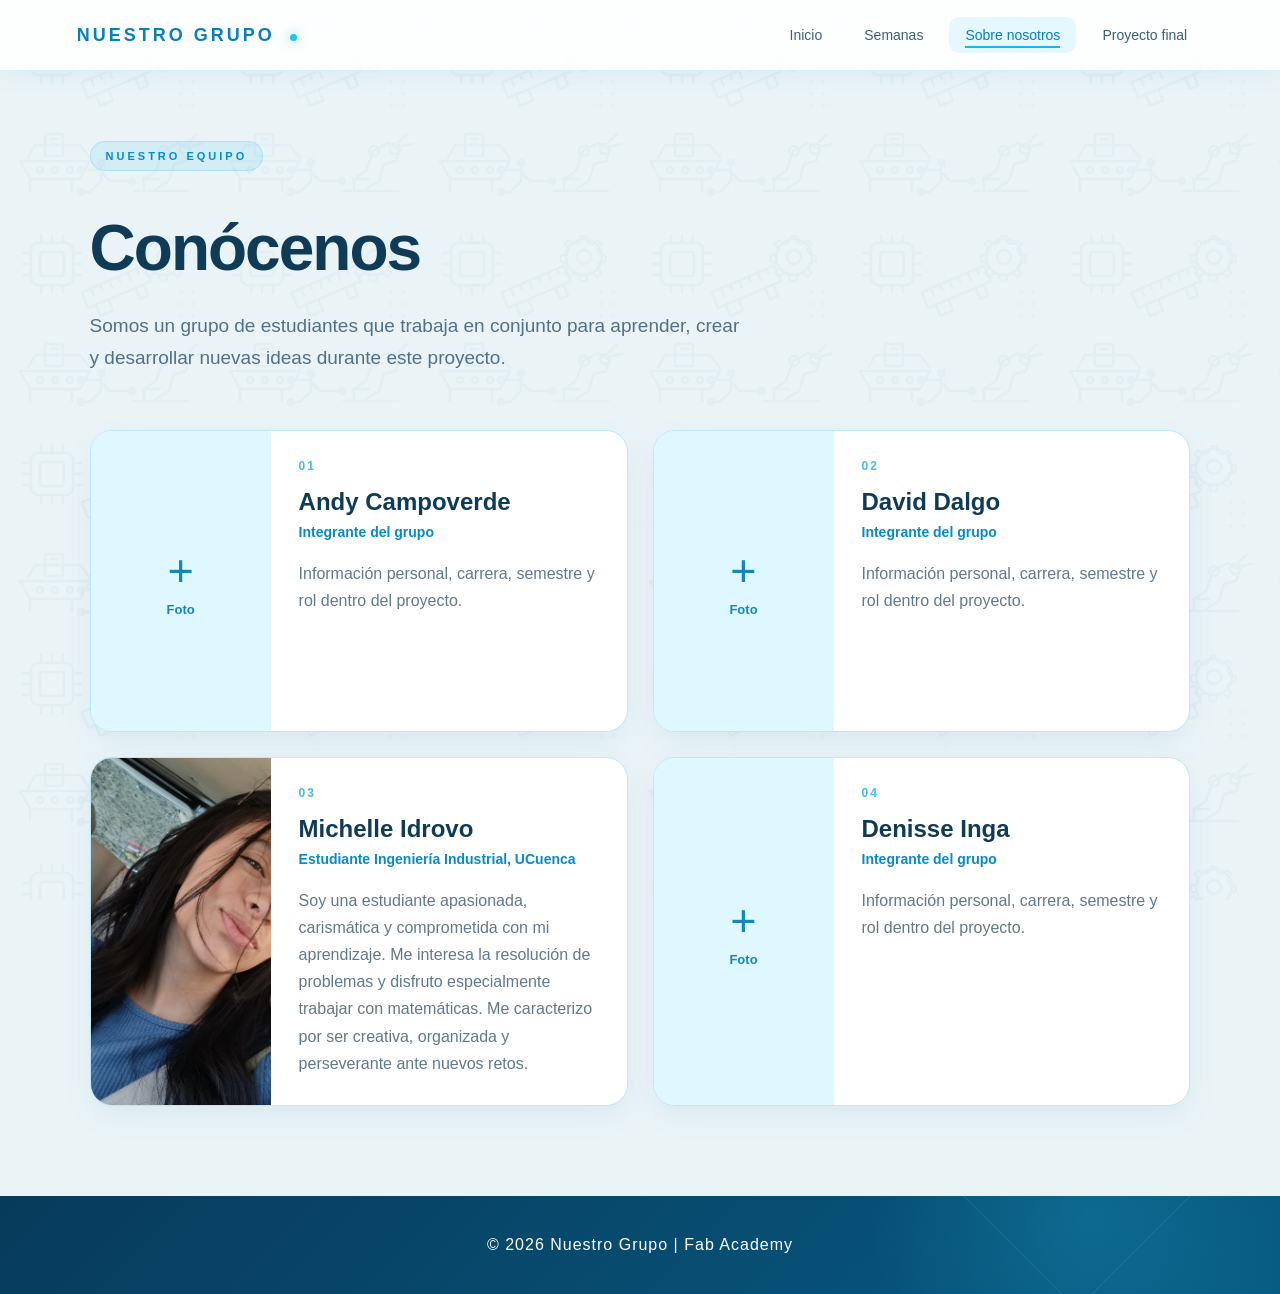
==== commit 32feec20: "Agregar fondo tecnológico" ====
--- a/nosotros.html
+++ b/nosotros.html
@@ -13,6 +13,7 @@
 
     <link rel="stylesheet"
           href="css/style.css">
+    <link rel="stylesheet" href="css/fondo.css">
 
 </head>
 
--- a/css/style.css
+++ b/css/style.css
@@ -3938,4 +3938,448 @@
     color: #60798a;
     line-height: 1.7;
     font-size: 16px;
+}
+
+/* =========================================================
+   PORTADA PRINCIPAL UCUENCA
+========================================================= */
+
+.home-hero {
+    min-height: calc(100vh - 75px);
+    padding: 55px 6%;
+    display: grid;
+    grid-template-columns: 0.85fr 1.55fr;
+    align-items: center;
+    gap: 55px;
+    position: relative;
+    overflow: hidden;
+
+    background:
+        radial-gradient(
+            circle at 82% 18%,
+            rgba(71, 211, 246, 0.30),
+            transparent 24%
+        ),
+        radial-gradient(
+            circle at 10% 85%,
+            rgba(13, 153, 210, 0.12),
+            transparent 28%
+        ),
+        linear-gradient(
+            135deg,
+            #f8fdff,
+            #dff6ff
+        );
+}
+
+
+/* DECORACIÓN DEL FONDO */
+
+.home-hero::before {
+    content: "";
+
+    position: absolute;
+
+    width: 480px;
+    height: 480px;
+
+    right: -180px;
+    top: -220px;
+
+    border: 70px solid rgba(15, 169, 219, 0.08);
+
+    border-radius: 50%;
+}
+
+
+.home-hero::after {
+    content: "";
+
+    position: absolute;
+
+    width: 260px;
+    height: 260px;
+
+    left: -140px;
+    bottom: -150px;
+
+    border: 35px solid rgba(14, 177, 226, 0.08);
+
+    border-radius: 50%;
+}
+
+
+/* =========================================================
+   TEXTO
+========================================================= */
+
+.home-intro {
+    position: relative;
+    z-index: 2;
+
+    max-width: 510px;
+}
+
+
+.home-kicker {
+    display: inline-block;
+
+    margin-bottom: 20px;
+
+    padding: 8px 14px;
+
+    border-radius: 30px;
+
+    background: rgba(18, 173, 222, 0.10);
+
+    border: 1px solid rgba(18, 173, 222, 0.20);
+
+    color: #078acb;
+
+    font-size: 10px;
+
+    font-weight: bold;
+
+    letter-spacing: 2.5px;
+}
+
+
+.home-intro h1 {
+    margin: 0;
+
+    font-size: clamp(65px, 7vw, 105px);
+
+    line-height: 0.85;
+
+    letter-spacing: -6px;
+
+    color: #103b57;
+}
+
+
+.home-intro h2 {
+    margin: 25px 0 20px;
+
+    font-size: clamp(27px, 3vw, 43px);
+
+    line-height: 1.05;
+
+    letter-spacing: -1.5px;
+
+    color: #103b57;
+}
+
+
+.home-intro h2 span {
+    display: block;
+
+    color: #079bd3;
+}
+
+
+.home-description {
+    max-width: 470px;
+
+    color: #5a7587;
+
+    font-size: 16px;
+
+    line-height: 1.8;
+}
+
+
+/* =========================================================
+   FOTO + BOTONES
+========================================================= */
+
+.home-visual {
+    min-width: 0;
+
+    display: grid;
+
+    grid-template-columns:
+        minmax(0, 1fr)
+        125px;
+
+    gap: 20px;
+
+    align-items: center;
+
+    position: relative;
+
+    z-index: 2;
+}
+
+
+/* FOTO */
+
+.home-photo-frame {
+    height: min(70vh, 620px);
+
+    min-height: 430px;
+
+    position: relative;
+
+    overflow: hidden;
+
+    border-radius: 30px;
+
+    border: 7px solid rgba(255, 255, 255, 0.88);
+
+    background: #bdefff;
+
+    box-shadow:
+        0 30px 70px rgba(0, 112, 170, 0.20),
+        0 0 0 1px rgba(0, 130, 190, 0.08);
+}
+
+
+.home-photo-frame img {
+    width: 100%;
+    height: 100%;
+
+    display: block;
+
+    object-fit: cover;
+
+    transition: transform 0.7s ease;
+}
+
+
+.home-photo-frame:hover img {
+    transform: scale(1.04);
+}
+
+
+/* CAPA SOBRE LA FOTO */
+
+.home-photo-overlay {
+    position: absolute;
+
+    inset: 0;
+
+    background:
+        linear-gradient(
+            180deg,
+            rgba(5, 61, 91, 0.03) 35%,
+            rgba(5, 61, 91, 0.42) 100%
+        );
+
+    pointer-events: none;
+}
+
+
+/* TEXTO SOBRE LA FOTO */
+
+.home-photo-label {
+    position: absolute;
+
+    left: 25px;
+    bottom: 22px;
+
+    display: flex;
+
+    align-items: center;
+
+    gap: 12px;
+
+    color: white;
+
+    font-size: 10px;
+
+    font-weight: bold;
+
+    letter-spacing: 2px;
+}
+
+
+.home-photo-label span {
+    color: #82e2ff;
+
+    font-size: 13px;
+}
+
+
+/* =========================================================
+   BOTONES CIRCULARES
+========================================================= */
+
+.home-actions {
+    display: flex;
+
+    flex-direction: column;
+
+    align-items: center;
+
+    gap: 18px;
+}
+
+
+.home-circle-btn {
+    width: 105px;
+    height: 105px;
+
+    padding: 12px;
+
+    display: flex;
+
+    flex-direction: column;
+
+    align-items: center;
+
+    justify-content: center;
+
+    text-align: center;
+
+    border-radius: 50%;
+
+    text-decoration: none;
+
+    color: #0a759f;
+
+    background: rgba(255, 255, 255, 0.90);
+
+    border: 2px solid #8ddff7;
+
+    box-shadow:
+        0 10px 25px rgba(0, 110, 170, 0.12);
+
+    transition: all 0.35s ease;
+}
+
+
+.home-circle-btn span {
+    margin-bottom: 5px;
+
+    color: #25bde9;
+
+    font-size: 9px;
+
+    font-weight: bold;
+
+    letter-spacing: 2px;
+}
+
+
+.home-circle-btn strong {
+    font-size: 13px;
+
+    line-height: 1.15;
+}
+
+
+/* EFECTO AL PASAR EL MOUSE */
+
+.home-circle-btn:hover {
+    color: white;
+
+    background:
+        linear-gradient(
+            135deg,
+            #13bce9,
+            #087bb7
+        );
+
+    border-color: #13bce9;
+
+    transform:
+        scale(1.08)
+        translateX(-4px);
+
+    box-shadow:
+        0 16px 35px rgba(0, 137, 198, 0.28);
+}
+
+
+.home-circle-btn:hover span {
+    color: #d9f8ff;
+}
+
+
+/* =========================================================
+   RESPONSIVE TABLET
+========================================================= */
+
+@media (max-width: 1050px) {
+
+    .home-hero {
+        grid-template-columns: 1fr;
+
+        padding: 55px 7%;
+    }
+
+
+    .home-intro {
+        max-width: 800px;
+    }
+
+
+    .home-visual {
+        grid-template-columns: 1fr;
+    }
+
+
+    .home-photo-frame {
+        height: 520px;
+    }
+
+
+    .home-actions {
+        flex-direction: row;
+
+        justify-content: center;
+    }
+
+}
+
+
+/* =========================================================
+   RESPONSIVE CELULAR
+========================================================= */
+
+@media (max-width: 600px) {
+
+    .home-hero {
+        min-height: auto;
+
+        padding:
+            40px
+            5%
+            60px;
+    }
+
+
+    .home-intro h1 {
+        font-size: 65px;
+    }
+
+
+    .home-intro h2 {
+        font-size: 30px;
+    }
+
+
+    .home-photo-frame {
+        min-height: 350px;
+
+        height: 60vh;
+    }
+
+
+    .home-actions {
+        gap: 10px;
+    }
+
+
+    .home-circle-btn {
+        width: 88px;
+
+        height: 88px;
+    }
+
+
+    .home-circle-btn strong {
+        font-size: 11px;
+    }
+
 }
--- a/css/fondo.css
+++ b/css/fondo.css
@@ -0,0 +1,25 @@
+html {
+    min-height: 100%;
+
+    background-color: #eaf4f7;
+
+    background-image:
+        linear-gradient(
+            rgba(234, 244, 247, .78),
+            rgba(234, 244, 247, .78)
+        ),
+        url("../engineering-mosaic.svg");
+
+    background-repeat: repeat;
+
+    background-size:
+        auto,
+        420px 420px;
+
+    background-attachment: fixed;
+}
+
+body {
+    min-height: 100vh;
+    background: transparent;
+}
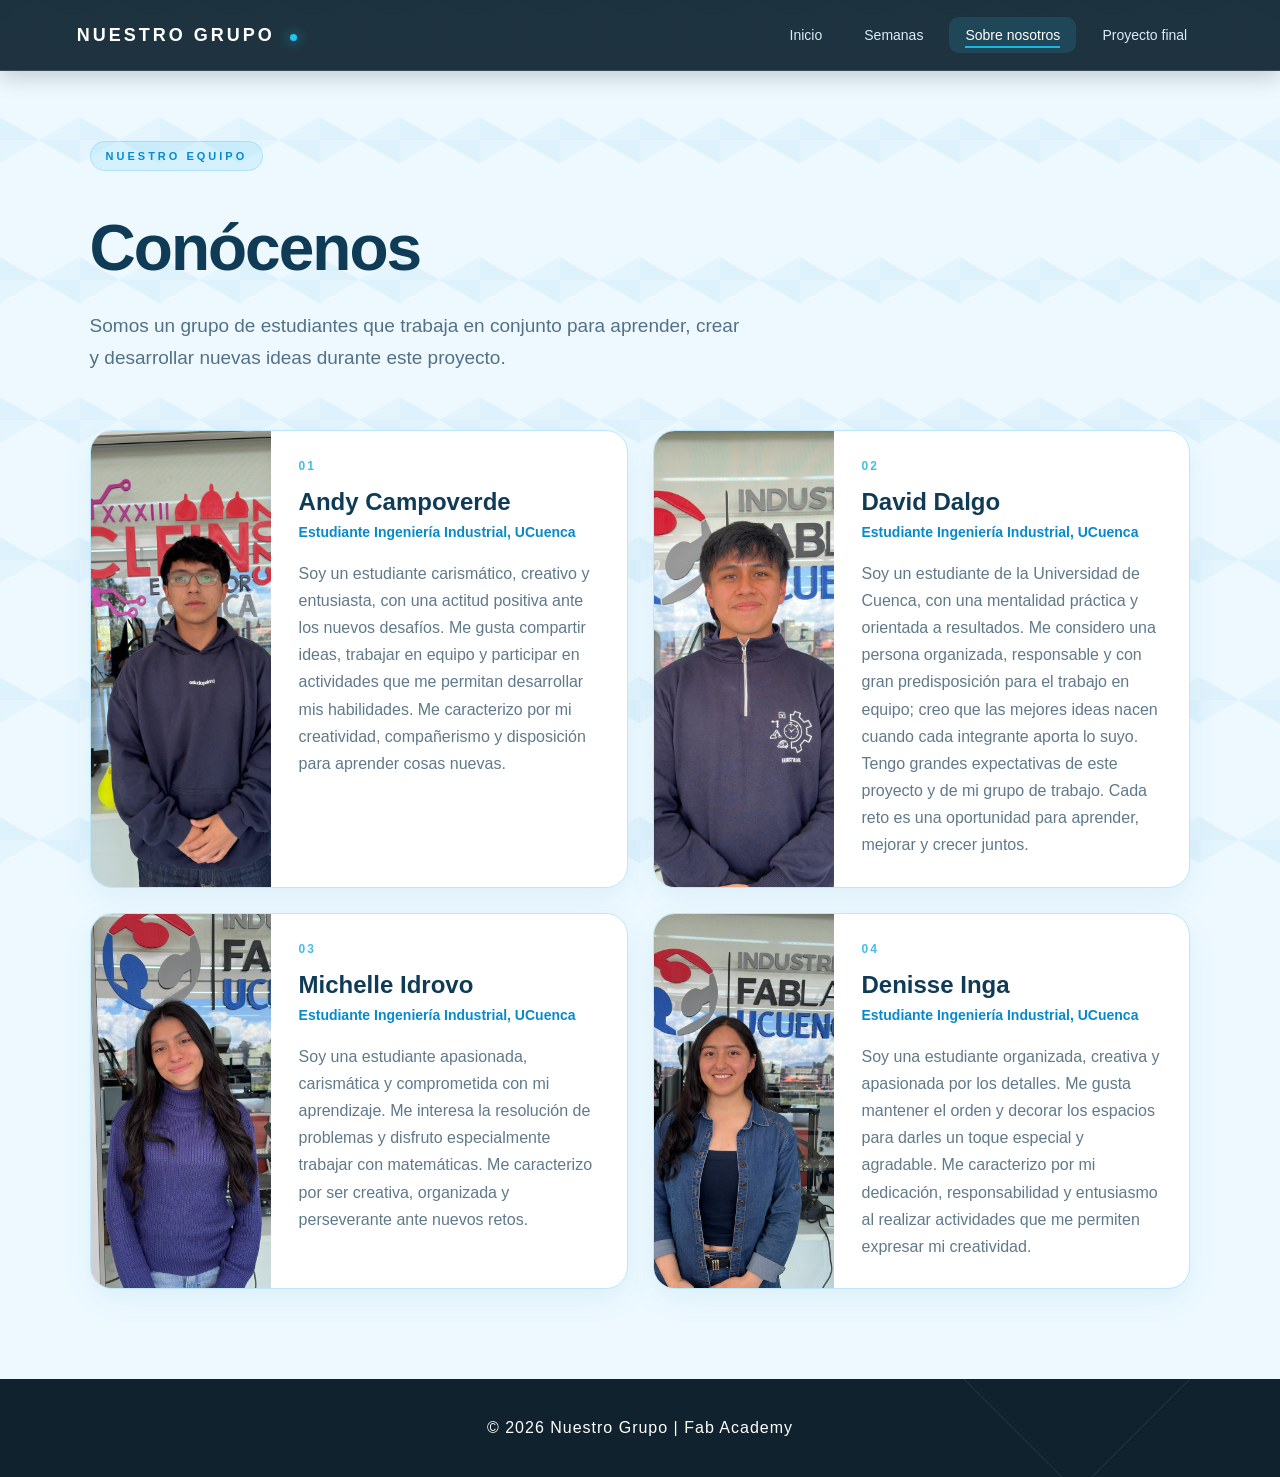
==== commit a8b9e7e2: "Actualiza semana 2" ====
--- a/nosotros.html
+++ b/nosotros.html
@@ -18,7 +18,7 @@
 </head>
 
 
-<body>
+<body class="about-page">
 
 
 <!-- =========================
@@ -98,13 +98,8 @@
 
             <div class="member-photo">
 
-                <span>
-                    +
-                </span>
-
-                <p>
-                    Foto
-                </p>
+
+                <img src="img/andy.jpeg" alt="Foto de Andy Campoverde">
 
             </div>
 
@@ -120,65 +115,61 @@
                 </h2>
 
                 <p class="member-role">
-                    Integrante del grupo
+                    Estudiante Ingeniería Industrial, UCuenca
                 </p>
 
                 <p class="member-description">
 
-                    Información personal, carrera,
-                    semestre y rol dentro del proyecto.
-
-                </p>
-
-            </div>
-
-        </div>
-
-
-
-        <!-- DAVID -->
-
-        <div class="member-card">
-
-            <div class="member-photo">
-
-                <span>
-                    +
-                </span>
-
-                <p>
-                    Foto
-                </p>
-
-            </div>
-
-
-            <div class="member-info">
-
-                <p class="member-number">
-                    02
-                </p>
-
-                <h2>
-                    David Dalgo
-                </h2>
-
-                <p class="member-role">
-                    Integrante del grupo
-                </p>
-
-                <p class="member-description">
-
-                    Información personal, carrera,
-                    semestre y rol dentro del proyecto.
-
-                </p>
-
-            </div>
-
-        </div>
-
-
+                    Soy un estudiante carismático, creativo y entusiasta, 
+                    con una actitud positiva ante los nuevos desafíos.
+                    Me gusta compartir ideas, trabajar en equipo y participar 
+                    en actividades que me permitan desarrollar mis habilidades. 
+                    Me caracterizo por mi creatividad, compañerismo y 
+                    disposición para aprender cosas nuevas.
+
+                </p>
+
+            </div>
+
+        </div>
+
+
+           
+<!-- DAVID -->
+
+<div class="member-card">
+
+    <div class="member-photo">
+        <img src="img/david.jpeg" alt="Foto de David Dalgo">
+    </div>
+
+    <div class="member-info">
+
+        <p class="member-number">
+            02
+        </p>
+
+        <h2>
+            David Dalgo
+        </h2>
+
+        <p class="member-role">
+            Estudiante Ingeniería Industrial, UCuenca
+        </p>
+
+        <p class="member-description">
+            Soy un estudiante de la Universidad de Cuenca, con una mentalidad
+            práctica y orientada a resultados. Me considero una persona
+            organizada, responsable y con gran predisposición para el trabajo
+            en equipo; creo que las mejores ideas nacen cuando cada integrante
+            aporta lo suyo. Tengo grandes expectativas de este proyecto y de
+            mi grupo de trabajo. Cada reto es una oportunidad para aprender,
+            mejorar y crecer juntos.
+        </p>
+
+    </div>
+
+</div>
 
         <!-- MICHELLE -->
 
@@ -225,13 +216,7 @@
 
             <div class="member-photo">
 
-                <span>
-                    +
-                </span>
-
-                <p>
-                    Foto
-                </p>
+                <img src="img/denisse.jpeg" alt="Foto de Denisse Inga">
 
             </div>
 
@@ -247,13 +232,17 @@
                 </h2>
 
                 <p class="member-role">
-                    Integrante del grupo
+                    Estudiante Ingeniería Industrial, UCuenca
                 </p>
 
                 <p class="member-description">
 
-                    Información personal, carrera,
-                    semestre y rol dentro del proyecto.
+                     Soy una estudiante organizada, creativa y apasionada
+                     por los detalles. Me gusta mantener el orden y
+                    decorar los espacios para darles un toque especial
+                    y agradable. Me caracterizo por mi dedicación,
+                    responsabilidad y entusiasmo al realizar actividades
+                    que me permiten expresar mi creatividad.
 
                 </p>
 
--- a/css/style.css
+++ b/css/style.css
@@ -4382,4 +4382,9 @@
         font-size: 11px;
     }
 
+}
+.software-cards .idea-card {
+    height: auto !important;
+    min-height: 0 !important;
+    padding-bottom: 24px;
 }
--- a/css/fondo.css
+++ b/css/fondo.css
@@ -1,25 +1,578 @@
+/* =========================================================
+   FONDO AZUL OSCURO + FIGURAS DE INGENIERÍA
+========================================================= */
+
 html {
     min-height: 100%;
-
-    background-color: #eaf4f7;
-
-    background-image:
-        linear-gradient(
-            rgba(234, 244, 247, .78),
-            rgba(234, 244, 247, .78)
-        ),
-        url("../engineering-mosaic.svg");
-
-    background-repeat: repeat;
-
-    background-size:
-        auto,
-        420px 420px;
-
-    background-attachment: fixed;
+    background: #071d2b;
 }
 
 body {
     min-height: 100vh;
     background: transparent;
+    position: relative;
+}
+
+
+/* FIGURAS */
+
+body::before {
+    content: "";
+
+    position: fixed;
+    inset: 0;
+
+    background-image: url("../engineering-mosaic.svg");
+    background-repeat: repeat;
+    background-size: 420px 420px;
+
+    /* Convierte las figuras a blanco */
+    filter: brightness(0) invert(1);
+
+    opacity: 0.25;
+
+    pointer-events: none;
+
+    z-index: 0;
+}
+
+
+/* EL CONTENIDO QUEDA ENCIMA DE LAS FIGURAS */
+
+body > * {
+    position: relative;
+    z-index: 1;
+}
+
+
+/* =========================================================
+   BARRA DE NAVEGACIÓN
+========================================================= */
+
+.navbar {
+    background: rgba(7, 29, 43, 0.90) !important;
+
+    border-bottom: 1px solid rgba(255, 255, 255, 0.12) !important;
+
+    box-shadow:
+        0 5px 25px rgba(0, 0, 0, 0.20) !important;
+}
+
+.logo {
+    color: #ffffff !important;
+}
+
+nav a {
+    color: #d8edf5 !important;
+}
+
+nav a:hover,
+nav a.active {
+    color: #ffffff !important;
+    background: rgba(43, 190, 232, 0.15) !important;
+}
+
+
+/* =========================================================
+   PORTADA PRINCIPAL
+========================================================= */
+
+.home-hero {
+    background: transparent !important;
+}
+
+.home-intro h1 {
+    color: #ffffff !important;
+}
+
+.home-intro h2 {
+    color: #ffffff !important;
+}
+
+.home-intro h2 span {
+    color: #63d8f5 !important;
+}
+
+.home-description {
+    color: #d2e6ee !important;
+}
+
+.home-kicker {
+    color: #72dcf5 !important;
+
+    background: rgba(50, 195, 235, 0.12) !important;
+
+    border-color: rgba(99, 216, 245, 0.30) !important;
+}
+
+
+/* =========================================================
+   ENCABEZADOS DE LAS OTRAS PÁGINAS
+========================================================= */
+
+.weeks-header,
+.about-header {
+    background: transparent !important;
+}
+
+.weeks-header h1,
+.about-header h1 {
+    color: #ffffff !important;
+}
+
+.weeks-header > p:last-child,
+.about-header > p:last-child {
+    color: #d2e6ee !important;
+}
+
+
+/* =========================================================
+   TÍTULOS DE SECCIONES
+========================================================= */
+
+.week-detail h1,
+.week-detail h2,
+.content-block h2 {
+    color: #ffffff;
+}
+
+
+/* =========================================================
+   PIE DE PÁGINA
+========================================================= */
+
+footer {
+    background: rgba(5, 23, 34, 0.95) !important;
+}
+/* =========================================================
+   ENLACES DE LA SECCIÓN SEMANAS
+========================================================= */
+
+.week-card,
+.week-card:visited {
+    color: #ffffff !important;
+    text-decoration: none !important;
+}
+
+.week-card h2,
+.week-card h3,
+.week-card p {
+    color: inherit;
+    text-decoration: none !important;
+}
+
+.week-card:hover {
+    text-decoration: none !important;
+}
+/* =========================================================
+   TEXTOS DE LAS TARJETAS DE SEMANAS
+========================================================= */
+
+/* Títulos de Semana 01, 02, 03 y 04 */
+.week-card h2,
+.week-card h3 {
+    color: #123b52 !important;
+}
+
+
+/* Descripción de cada semana */
+.week-card p {
+    color: #5b7180 !important;
+}
+
+
+/* Número grande de cada semana */
+.week-card .week-number {
+    color: #35bce8 !important;
+}
+
+
+/* Flechas */
+.week-card span,
+.week-card .arrow {
+    color: #078acb !important;
+}
+
+
+/* =========================================================
+   CONTENIDO DE SEMANA 01
+========================================================= */
+
+/* Títulos dentro de las tarjetas claras */
+.content-block h2,
+.content-block h3 {
+    color: #123b52 !important;
+}
+
+
+/* Texto normal dentro de las tarjetas */
+.content-block p {
+    color: #587386 !important;
+}
+
+
+/* Etiquetas pequeñas */
+.content-block .small-title,
+.content-block .section-label,
+.content-block .evidence-label {
+    color: #078acb !important;
+}
+
+
+/* =========================================================
+   TÍTULOS DE LAS SECCIONES
+========================================================= */
+
+.week-detail h2 {
+    color: #123b52 !important;
+}
+/* =========================================================
+   MENÚ LATERAL DE SEMANAS
+========================================================= */
+
+.week-detail {
+    margin-left: 250px;
+}
+
+
+.weeks-sidebar {
+    position: fixed;
+
+    left: 0;
+    top: 75px;
+    bottom: 0;
+
+    width: 220px;
+
+    padding: 35px 20px;
+
+    background: rgba(5, 25, 38, 0.92);
+
+    border-right: 1px solid rgba(255, 255, 255, 0.12);
+
+    backdrop-filter: blur(15px);
+
+    z-index: 900;
+
+    box-shadow:
+        5px 0 25px rgba(0, 0, 0, 0.12);
+}
+
+
+/* TÍTULO */
+
+.sidebar-title {
+    margin-bottom: 35px;
+}
+
+
+.sidebar-title span {
+    display: block;
+
+    margin-bottom: 7px;
+
+    color: #4bc8ed;
+
+    font-size: 9px;
+
+    font-weight: bold;
+
+    letter-spacing: 3px;
+}
+
+
+.sidebar-title h2 {
+    margin: 0;
+
+    color: #ffffff;
+
+    font-size: 25px;
+}
+
+
+/* LISTA */
+
+.sidebar-weeks {
+    display: flex;
+
+    flex-direction: column;
+
+    gap: 8px;
+}
+
+
+/* CADA SEMANA */
+
+.sidebar-week {
+    display: flex;
+
+    align-items: center;
+
+    gap: 13px;
+
+    padding: 13px 12px;
+
+    border-radius: 12px;
+
+    color: #c7dce5;
+
+    text-decoration: none;
+
+    font-size: 14px;
+
+    transition: all 0.3s ease;
+}
+
+
+.sidebar-week span {
+    display: flex;
+
+    align-items: center;
+
+    justify-content: center;
+
+    width: 35px;
+    height: 35px;
+
+    border-radius: 50%;
+
+    color: #5ed5f4;
+
+    background: rgba(50, 195, 235, 0.10);
+
+    border: 1px solid rgba(80, 210, 240, 0.20);
+
+    font-size: 11px;
+
+    font-weight: bold;
+}
+
+
+.sidebar-week:hover {
+    color: #ffffff;
+
+    background: rgba(40, 190, 230, 0.12);
+
+    transform: translateX(4px);
+}
+
+
+/* SEMANA ACTUAL */
+
+.sidebar-week.active {
+    color: #ffffff;
+
+    background:
+        linear-gradient(
+            135deg,
+            rgba(20, 185, 230, 0.25),
+            rgba(10, 100, 150, 0.20)
+        );
+
+    border-left: 3px solid #35c8ef;
+}
+
+
+.sidebar-week.active span {
+    color: #ffffff;
+
+    background: #079bd3;
+
+    border-color: #079bd3;
+}
+
+
+/* VOLVER A TODAS */
+
+.sidebar-back {
+    display: block;
+
+    margin-top: 35px;
+
+    padding-top: 20px;
+
+    border-top: 1px solid rgba(255, 255, 255, 0.10);
+
+    color: #72d8f3;
+
+    text-decoration: none;
+
+    font-size: 12px;
+
+    transition: 0.3s ease;
+}
+
+
+.sidebar-back:hover {
+    color: #ffffff;
+
+    transform: translateX(4px);
+}
+/* =========================================================
+   SEMANA 01: MISMO FONDO CLARO QUE LAS DEMÁS SEMANAS
+========================================================= */
+
+body.week-one-page {
+    background-color: #edf9ff !important;
+
+    background-image:
+        linear-gradient(
+            30deg,
+            rgba(0, 157, 211, 0.045) 12%,
+            transparent 12.5%,
+            transparent 87%,
+            rgba(0, 157, 211, 0.045) 87.5%
+        ),
+        linear-gradient(
+            150deg,
+            rgba(0, 157, 211, 0.045) 12%,
+            transparent 12.5%,
+            transparent 87%,
+            rgba(0, 157, 211, 0.045) 87.5%
+        ),
+        linear-gradient(
+            30deg,
+            rgba(0, 157, 211, 0.025) 12%,
+            transparent 12.5%,
+            transparent 87%,
+            rgba(0, 157, 211, 0.025) 87.5%
+        ) !important;
+
+    background-size: 80px 140px !important;
+    background-attachment: fixed !important;
+}
+
+
+/* Quitamos las figuras blancas del fondo oscuro */
+body.week-one-page::before {
+    display: none !important;
+}
+/* =========================================================
+   COLORES DE TEXTO DE SEMANA 01
+========================================================= */
+
+body.week-one-page .week-detail h1 {
+    color: #103b57 !important;
+}
+
+body.week-one-page .week-detail h2,
+body.week-one-page .content-block h2,
+body.week-one-page .content-block h3 {
+    color: #087fb8 !important;
+}
+
+body.week-one-page .week-detail p {
+    color: #527086 !important;
+}
+
+body.week-one-page .small-title {
+    color: #078acb !important;
+}
+/* =========================================================
+   SOBRE NOSOTROS: FONDO CLARO TECNOLÓGICO
+========================================================= */
+
+body.about-page {
+    background-color: #edf9ff !important;
+
+    background-image:
+        linear-gradient(
+            30deg,
+            rgba(0, 157, 211, 0.045) 12%,
+            transparent 12.5%,
+            transparent 87%,
+            rgba(0, 157, 211, 0.045) 87.5%
+        ),
+        linear-gradient(
+            150deg,
+            rgba(0, 157, 211, 0.045) 12%,
+            transparent 12.5%,
+            transparent 87%,
+            rgba(0, 157, 211, 0.045) 87.5%
+        ),
+        linear-gradient(
+            30deg,
+            rgba(0, 157, 211, 0.025) 12%,
+            transparent 12.5%,
+            transparent 87%,
+            rgba(0, 157, 211, 0.025) 87.5%
+        ) !important;
+
+    background-size: 80px 140px !important;
+    background-attachment: fixed !important;
+}
+
+
+/* Quitamos el patrón blanco del fondo oscuro */
+body.about-page::before {
+    display: none !important;
+}
+/* =========================================================
+   COLORES DE SOBRE NOSOTROS
+========================================================= */
+
+body.about-page .about-header h1 {
+    color: #103b57 !important;
+}
+
+body.about-page .about-header > p:last-child {
+    color: #527086 !important;
+}
+
+body.about-page .small-title {
+    color: #078acb !important;
+}
+/* SEMANA 02: mismo fondo claro que Semana 01 */
+body.week-two-page {
+    background-color: #edf9ff !important;
+
+    background-image:
+        linear-gradient(
+            30deg,
+            rgba(0, 157, 211, 0.045) 12%,
+            transparent 12.5%,
+            transparent 87%,
+            rgba(0, 157, 211, 0.045) 87.5%
+        ),
+        linear-gradient(
+            150deg,
+            rgba(0, 157, 211, 0.045) 12%,
+            transparent 12.5%,
+            transparent 87%,
+            rgba(0, 157, 211, 0.045) 87.5%
+        ),
+        linear-gradient(
+            30deg,
+            rgba(0, 157, 211, 0.025) 12%,
+            transparent 12.5%,
+            transparent 87%,
+            rgba(0, 157, 211, 0.025) 87.5%
+        ) !important;
+
+    background-size: 80px 140px !important;
+    background-attachment: fixed !important;
+}
+
+/* Oculta el mosaico oscuro solo en Semana 02 */
+body.week-two-page::before {
+    display: none !important;
+}
+
+/* Colores de texto para Semana 02 */
+body.week-two-page .week-detail h1 {
+    color: #103b57 !important;
+}
+
+body.week-two-page .week-detail h2,
+body.week-two-page .content-block h2,
+body.week-two-page .content-block h3 {
+    color: #087fb8 !important;
+}
+
+body.week-two-page .week-detail p {
+    color: #527086 !important;
+}
+
+body.week-two-page .small-title {
+    color: #078acb !important;
 }
